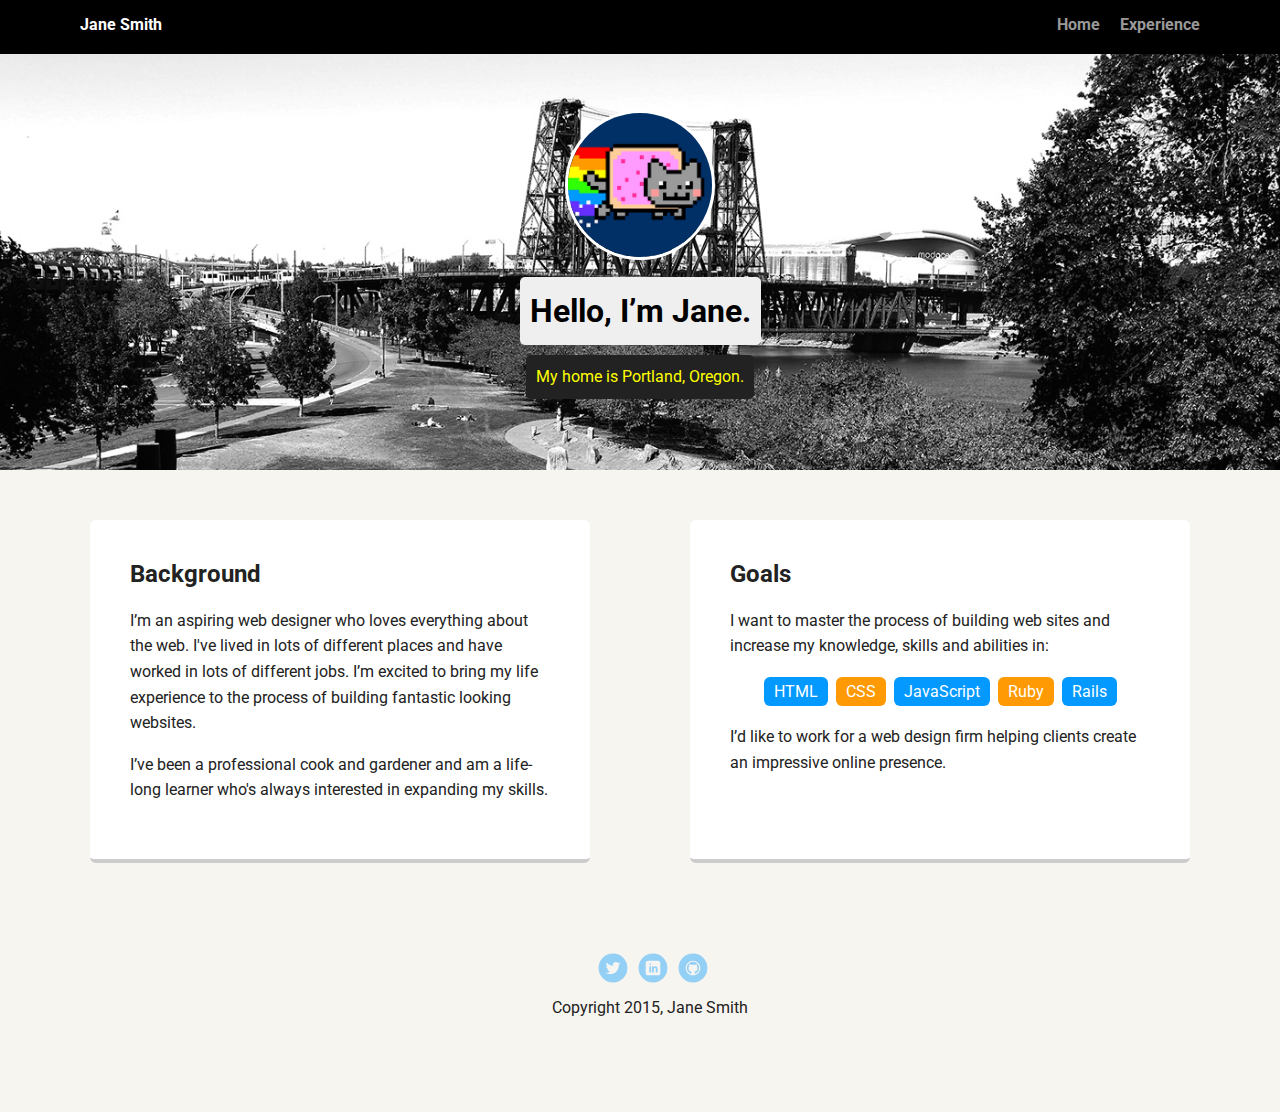
==== index.html @ 2e11615b "project files imported" ====
<!doctype html>
<html lang="en">
<head>
  <meta charset="utf-8">
  <title>Jane Smith's Profile</title>
  <meta name="viewport" content="width=device-width, initial-scale=1.0">
  <link rel="stylesheet" href="styles.css">
  <link href="https://fonts.googleapis.com/css?family=Muli%7CRoboto:400,300,500,700,900" rel="stylesheet"></head>
  <body>

    <div class="main-nav">
        <ul class="nav">
          <li class="name">Jane Smith</li>
          <li><a href="#">Home</a></li>
          <li><a href="#">Experience</a></li>
        </ul>
    </div>

    <header>
      <img src="images/me.png" alt="Drawing of Jane Smith" class="profile-image">
      <h1 class="tag name">Hello, I’m Jane.</h1>
      <p class="tag location">My home is Portland, Oregon.</p>
    </header>

    <main class="flex">
      <div class="card">
        <h2>Background</h2>
        <p>I’m an aspiring web designer who loves everything about the web. I've lived in lots of different places and have worked in lots of different jobs. I’m excited to bring my life experience to the process of building fantastic looking websites.</p>
        <p>I’ve been a professional cook and gardener and am a life-long learner who's always interested in expanding my skills.</p>
      </div> 

      <div class="card">
        <h2>Goals</h2>
        <p>I want to master the process of building web sites and increase my knowledge, skills and abilities in:</p>
        <ul class="skills">
          <li>HTML</li>
          <li>CSS</li>
          <li>JavaScript</li>
          <li>Ruby</li>
          <li>Rails</li>
        </ul>
        <p>I’d like to work for a web design firm helping clients create an impressive online presence.</p>
      </div> 

    </main>
    <footer>
      <ul>
        <li><a href="#" class="social twitter">Twitter</a></li>
        <li><a href="#" class="social linkedin">LinkedIn</a></li>
        <li><a href="#" class="social github">Github</a></li>
      </ul>
      <p class="copyright">Copyright 2015, Jane Smith</p>
    </footer>
  </body>
  </html>
---- styles.css ----
/* Global Layout Set-up */
* { 
  box-sizing: border-box;
}
  
body {
  margin: 0;
  padding: 0;
  text-align: center;
  font-family: 'Roboto', sans-serif;
  color: #222;
  background: #f7f5f0;
}
/* Link Styles */

a {
  text-decoration: none;
  color: #999;
}
a:hover {
  color: #6633ff;
}

/* Section Styles */

.main-nav {
  width: 100%;
  background: black;
  min-height: 30px;
  padding: 10px;
  position: fixed;
  text-align: center;
}
.nav {
  display: flex;
  justify-content: space-around;
  font-weight: 700;
  list-style-type: none;
  margin: 0 auto;
  padding: 0;
}

.nav .name {
    display: block;
    margin-right: auto;
    color: white;
}
.nav li {
  padding: 5px 10px 10px 10px;
}
.nav a {
  transition: all .5s;
}
.nav a:hover {
  color: white
}

header {
  text-align: center;
  background: url('images/portland.jpg') no-repeat top center ;
  background-size: cover;
  overflow: hidden;
  padding-top: 60px;
}
header {
  line-height: 1.5;
}
header .profile-image {
  margin-top: 50px;
  width: 150px;
  height: 150px;
  border-radius: 50%;
  border: 3px solid white;
  transition: all .5s;
}
header .profile-image:hover {
  transform: scale(1.2) rotate(5deg);
}
.tag {
  background-color: #efefef;
  color: black;
  padding: 10px;
  border-radius: 5px;
  display: table;
  margin: 10px auto;
} 
.location {
  background-color: #222;
  color: yellow;
}
.card {
  margin: 30px;
  padding: 20px 40px 40px;
  max-width: 500px;
  text-align: left;
  background: #fff;
  border-bottom: 4px solid #ccc;
  border-radius: 6px;
  transition: all .5s;
}
.card:hover {
  border-color: #ff99ff;
}

ul.skills {
  padding: 0;
  text-align: center;
}

.skills li {
  border-radius: 6px;
  display: inline-block;
  background: #ff9904;
  color: white;
  padding: 5px 10px;
  margin: 2px;
}

.skills li:nth-child(odd) {
  background: #0399ff;
}

footer {
  width: 100%;
  min-height: 30px;
  padding: 20px 0 40px 20px;
}

footer .copyright {
  top: -8px;
  font-size: .75em;
}

footer ul {
  list-style-type: none;
  margin: 0;
  padding: 0;
}

footer ul li {
  display: inline-block;
}

a.social {
  display: inline-block;
  text-indent: -9999px;
  margin-left: 5px;
  width: 30px;
  height: 30px;
  background-size: 30px 30px;
  opacity: .4;
  transition: all .5s;
}
a.twitter {
  background-image: url(images/twitter.svg);
}
a.linkedin {
  background-image: url(images/linkedin.svg);
}
a.github {
  background-image: url(images/github.svg);
}
a.social:hover {
  opacity: 1;
}
.clearfix {
  clear: both;
}

/* Styles for larger screens */
@media screen and (min-width: 720px) {
  
  .flex {
      display: -ms-flexbox;      /* TWEENER - IE 10 */
      display: flex; 
      max-width: 1200px;
      -ms-flex-pack: distribute;
      justify-content: space-around;
      margin: 0 auto;
  }

  header {
    min-height: 470px;
  }

  .nav {
    max-width: 1200px;
    padding: 0 30px;
  }


  main {
    padding-top: 20px;
  }

  main p {
    line-height: 1.6em;
  }

  footer {
    font-size: 1.3em;
    max-width: 1200px;
    margin: 40px auto;
  }

}
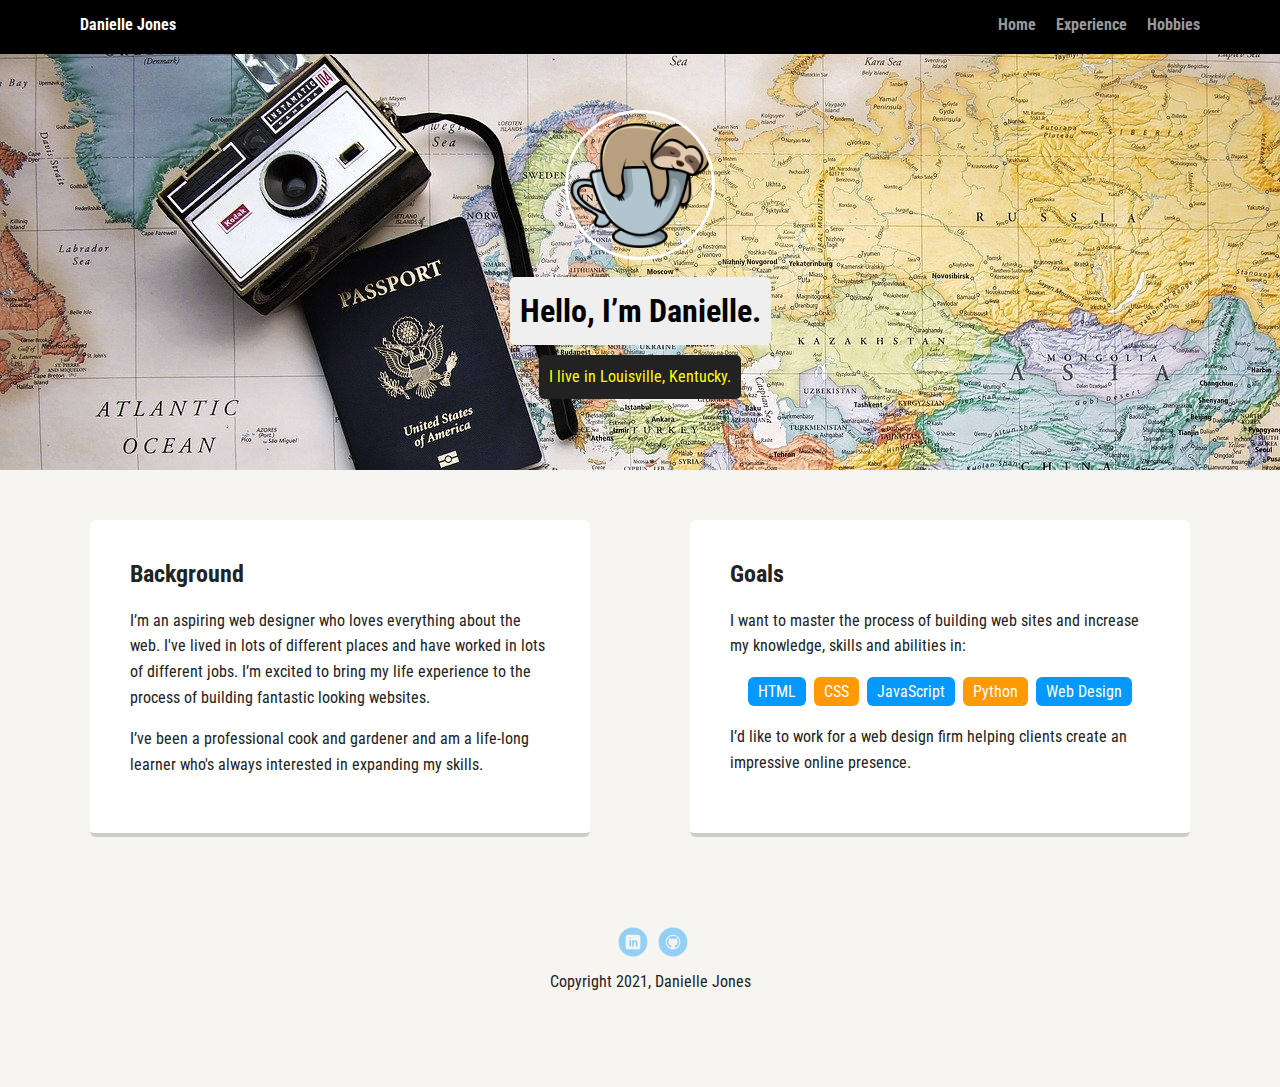
==== commit c4879a9b: "added more pages and updated images/headings/font" ====
--- a/index.html
+++ b/index.html
@@ -2,24 +2,26 @@
 <html lang="en">
 <head>
   <meta charset="utf-8">
-  <title>Jane Smith's Profile</title>
+  <title>Danielle Jones's Profile</title>
   <meta name="viewport" content="width=device-width, initial-scale=1.0">
   <link rel="stylesheet" href="styles.css">
-  <link href="https://fonts.googleapis.com/css?family=Muli%7CRoboto:400,300,500,700,900" rel="stylesheet"></head>
+  <link rel="preconnect" href="https://fonts.gstatic.com">
+<link href="https://fonts.googleapis.com/css2?family=Roboto+Condensed&display=swap" rel="stylesheet"></head>
   <body>
 
     <div class="main-nav">
         <ul class="nav">
-          <li class="name">Jane Smith</li>
-          <li><a href="#">Home</a></li>
-          <li><a href="#">Experience</a></li>
+          <li class="name">Danielle Jones</li>
+          <li><a href="index.html">Home</a></li>
+          <li><a href="experience.html">Experience</a></li>
+          <li><a href="hobbies.html">Hobbies</a></li>
         </ul>
     </div>
 
     <header>
-      <img src="images/me.png" alt="Drawing of Jane Smith" class="profile-image">
-      <h1 class="tag name">Hello, I’m Jane.</h1>
-      <p class="tag location">My home is Portland, Oregon.</p>
+      <img src="images/sloth-tea.png" alt="Drawing of sloth in tea cup" class="profile-image">
+      <h1 class="tag name">Hello, I’m Danielle.</h1>
+      <p class="tag location">I live in Louisville, Kentucky.</p>
     </header>
 
     <main class="flex">
@@ -36,8 +38,8 @@
           <li>HTML</li>
           <li>CSS</li>
           <li>JavaScript</li>
-          <li>Ruby</li>
-          <li>Rails</li>
+          <li>Python</li>
+          <li>Web Design</li>
         </ul>
         <p>I’d like to work for a web design firm helping clients create an impressive online presence.</p>
       </div> 
@@ -45,11 +47,10 @@
     </main>
     <footer>
       <ul>
-        <li><a href="#" class="social twitter">Twitter</a></li>
         <li><a href="#" class="social linkedin">LinkedIn</a></li>
         <li><a href="#" class="social github">Github</a></li>
       </ul>
-      <p class="copyright">Copyright 2015, Jane Smith</p>
+      <p class="copyright">Copyright 2021, Danielle Jones</p>
     </footer>
   </body>
   </html>
--- a/styles.css
+++ b/styles.css
@@ -7,7 +7,7 @@
   margin: 0;
   padding: 0;
   text-align: center;
-  font-family: 'Roboto', sans-serif;
+  font-family: 'Roboto Condensed', sans-serif;
   color: #222;
   background: #f7f5f0;
 }
@@ -57,7 +57,7 @@
 
 header {
   text-align: center;
-  background: url('images/portland.jpg') no-repeat top center ;
+  background: url('images/passport.jpg.jpg') no-repeat top center ;
   background-size: cover;
   overflow: hidden;
   padding-top: 60px;
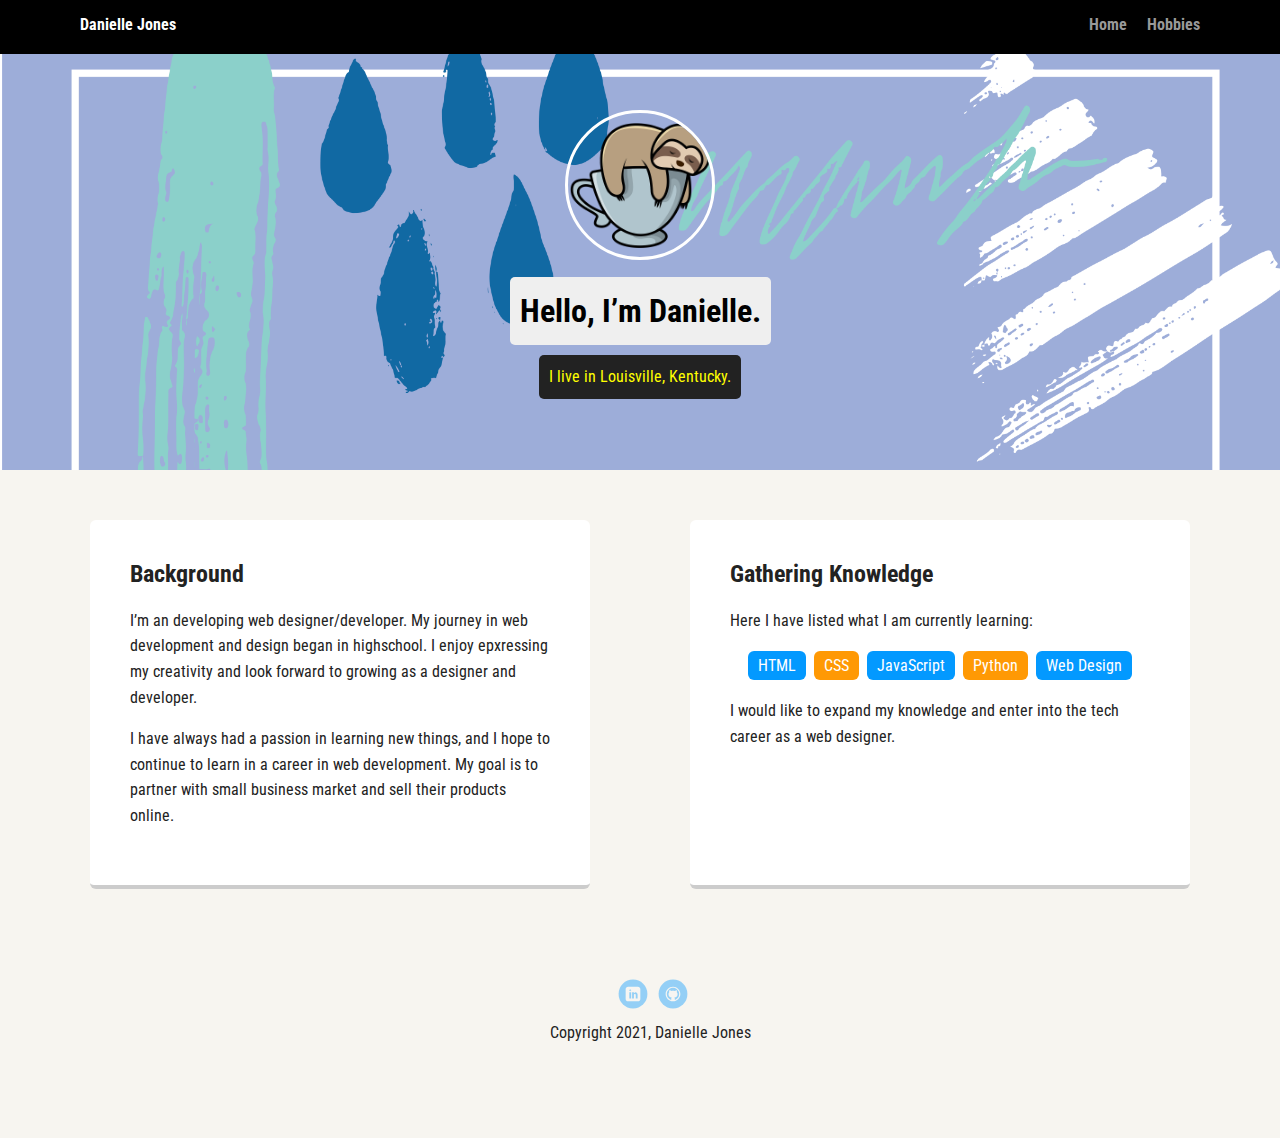
==== commit a36156fb: "Updated HTML content, update to flexbox and hobbies page. Added images for hobbies page." ====
--- a/index.html
+++ b/index.html
@@ -13,7 +13,6 @@
         <ul class="nav">
           <li class="name">Danielle Jones</li>
           <li><a href="index.html">Home</a></li>
-          <li><a href="experience.html">Experience</a></li>
           <li><a href="hobbies.html">Hobbies</a></li>
         </ul>
     </div>
@@ -27,13 +26,13 @@
     <main class="flex">
       <div class="card">
         <h2>Background</h2>
-        <p>I’m an aspiring web designer who loves everything about the web. I've lived in lots of different places and have worked in lots of different jobs. I’m excited to bring my life experience to the process of building fantastic looking websites.</p>
-        <p>I’ve been a professional cook and gardener and am a life-long learner who's always interested in expanding my skills.</p>
+        <p>I’m an developing web designer/developer. My journey in web development and design began in highschool. I enjoy epxressing my creativity and look forward to growing as a designer and developer. </p>
+        <p>I have always had a passion in learning new things, and I hope to continue to learn in a career in web development. My goal is to partner with small business market and sell their products online.</p>
       </div> 
 
       <div class="card">
-        <h2>Goals</h2>
-        <p>I want to master the process of building web sites and increase my knowledge, skills and abilities in:</p>
+        <h2>Gathering Knowledge</h2>
+        <p>Here I have listed what I am currently learning:</p>
         <ul class="skills">
           <li>HTML</li>
           <li>CSS</li>
@@ -41,14 +40,14 @@
           <li>Python</li>
           <li>Web Design</li>
         </ul>
-        <p>I’d like to work for a web design firm helping clients create an impressive online presence.</p>
+        <p>I would like to expand my knowledge and enter into the tech career as a web designer.</p>
       </div> 
 
     </main>
     <footer>
       <ul>
-        <li><a href="#" class="social linkedin">LinkedIn</a></li>
-        <li><a href="#" class="social github">Github</a></li>
+        <li><a href="https://www.linkedin.com/in/danielle-jones-762a4220/" class="social linkedin">LinkedIn</a></li>
+        <li><a href="https://github.com/Djones106" class="social github">Github</a></li>
       </ul>
       <p class="copyright">Copyright 2021, Danielle Jones</p>
     </footer>
--- a/styles.css
+++ b/styles.css
@@ -57,7 +57,7 @@
 
 header {
   text-align: center;
-  background: url('images/passport.jpg.jpg') no-repeat top center ;
+  background: url('images/header-1.png') no-repeat top center ;
   background-size: cover;
   overflow: hidden;
   padding-top: 60px;
@@ -88,7 +88,7 @@
   background-color: #222;
   color: yellow;
 }
-.card {
+.card, card-hobbies {
   margin: 30px;
   padding: 20px 40px 40px;
   max-width: 500px;
@@ -101,6 +101,11 @@
 .card:hover {
   border-color: #ff99ff;
 }
+
+.card-hobbies:hover{
+  border-color: #ff9904;
+}
+
 
 ul.skills {
   padding: 0;
@@ -178,6 +183,15 @@
       justify-content: space-around;
       margin: 0 auto;
   }
+  .flex-hobbies {     
+    display: flex;
+    flex-wrap: wrap;
+    align-items: center;    
+    justify-content: space-around;
+    flex: 0 auto;
+    max-width: 1200px;
+
+  }
 
   header {
     min-height: 470px;
@@ -187,7 +201,10 @@
     max-width: 1200px;
     padding: 0 30px;
   }
-
+  img .hobbies-image{
+    min-width: 10%;
+    
+  }
 
   main {
     padding-top: 20px;
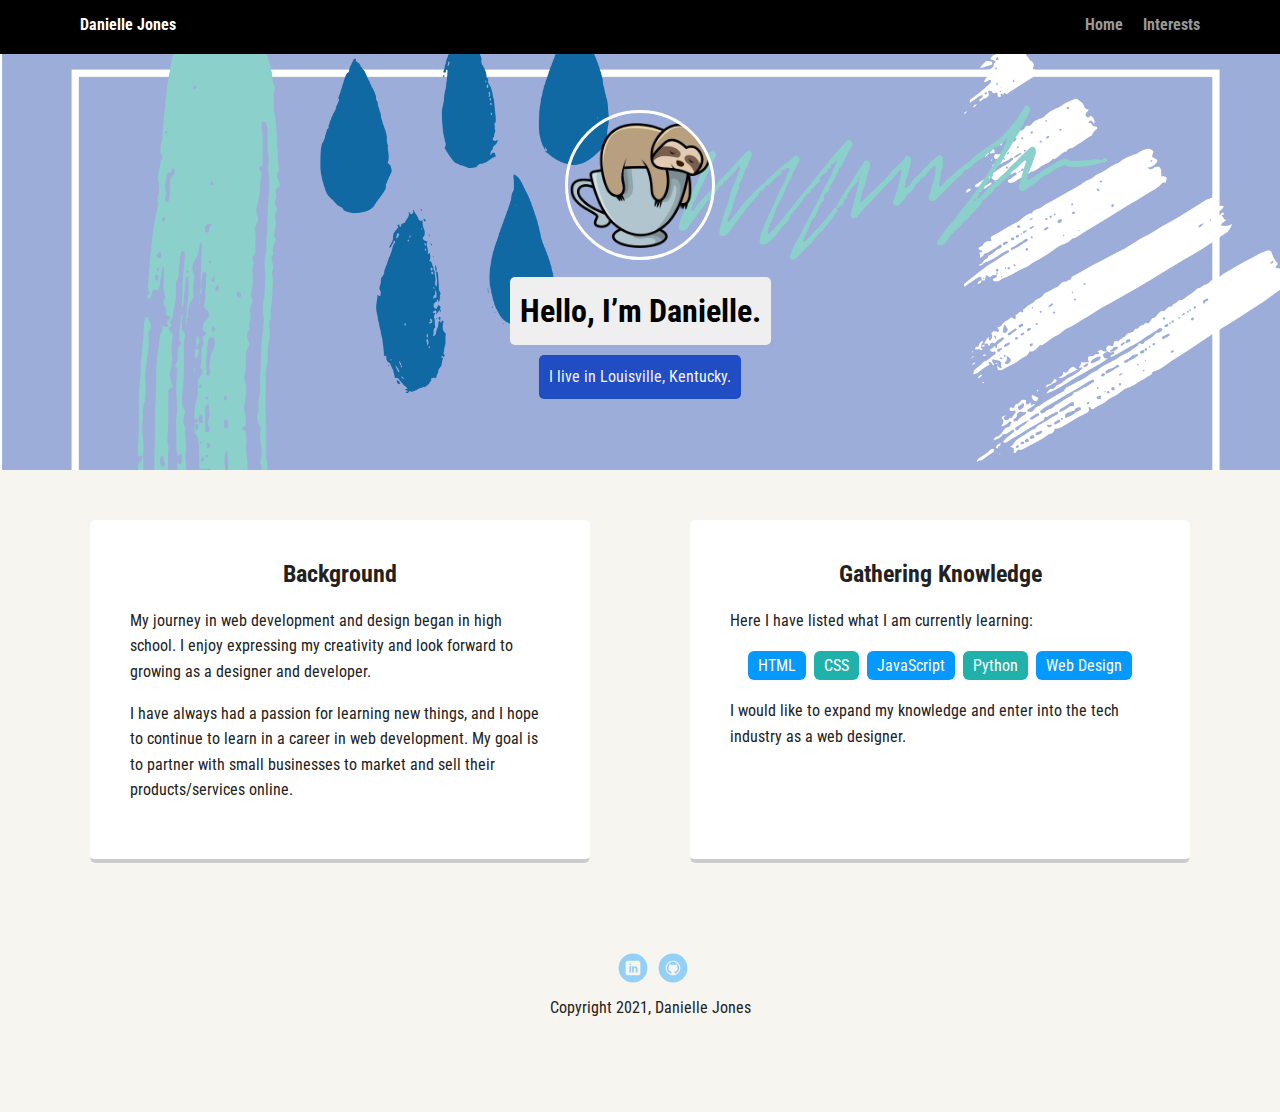
==== commit 7d0ba86c: "Completed writeup of html and css syle." ====
--- a/index.html
+++ b/index.html
@@ -13,7 +13,7 @@
         <ul class="nav">
           <li class="name">Danielle Jones</li>
           <li><a href="index.html">Home</a></li>
-          <li><a href="hobbies.html">Hobbies</a></li>
+          <li><a href="interests.html">Interests</a></li>
         </ul>
     </div>
 
@@ -26,8 +26,8 @@
     <main class="flex">
       <div class="card">
         <h2>Background</h2>
-        <p>I’m an developing web designer/developer. My journey in web development and design began in highschool. I enjoy epxressing my creativity and look forward to growing as a designer and developer. </p>
-        <p>I have always had a passion in learning new things, and I hope to continue to learn in a career in web development. My goal is to partner with small business market and sell their products online.</p>
+        <p>My journey in web development and design began in high school. I enjoy expressing my creativity and look forward to growing as a designer and developer. </p>
+        <p>I have always had a passion for learning new things, and I hope to continue to learn in a career in web development. My goal is to partner with small businesses to market and sell their products/services online.</p>
       </div> 
 
       <div class="card">
@@ -40,7 +40,7 @@
           <li>Python</li>
           <li>Web Design</li>
         </ul>
-        <p>I would like to expand my knowledge and enter into the tech career as a web designer.</p>
+        <p>I would like to expand my knowledge and enter into the tech industry as a web designer.</p>
       </div> 
 
     </main>
--- a/styles.css
+++ b/styles.css
@@ -1,5 +1,5 @@
 /* Global Layout Set-up */
-* { 
+*{ 
   box-sizing: border-box;
 }
   
@@ -10,6 +10,25 @@
   font-family: 'Roboto Condensed', sans-serif;
   color: #222;
   background: #f7f5f0;
+}
+h2{
+  text-align: center;
+  }
+.btn:hover{
+  background-color: lightseagreen;
+}
+.btn{
+  display: inline-flex;
+  border: none;
+  line-height: 2.5em;
+  padding: 0 20px;
+  font-size: 1rem;
+  text-align: center;
+  cursor: pointer;
+  color: white;
+  text-shadow: 1px 1px 1px #000;
+  border-radius: 10px;
+  background-color: rgb(32, 76, 196);
 }
 /* Link Styles */
 
@@ -85,10 +104,10 @@
   margin: 10px auto;
 } 
 .location {
-  background-color: #222;
-  color: yellow;
-}
-.card, card-hobbies {
+  background-color: rgb(32, 76, 196);
+  color: whitesmoke;
+}
+.card {
   margin: 30px;
   padding: 20px 40px 40px;
   max-width: 500px;
@@ -99,13 +118,8 @@
   transition: all .5s;
 }
 .card:hover {
-  border-color: #ff99ff;
-}
-
-.card-hobbies:hover{
-  border-color: #ff9904;
-}
-
+  border-color: lightseagreen;
+}
 
 ul.skills {
   padding: 0;
@@ -115,7 +129,7 @@
 .skills li {
   border-radius: 6px;
   display: inline-block;
-  background: #ff9904;
+  background: lightseagreen;
   color: white;
   padding: 5px 10px;
   margin: 2px;
@@ -183,16 +197,7 @@
       justify-content: space-around;
       margin: 0 auto;
   }
-  .flex-hobbies {     
-    display: flex;
-    flex-wrap: wrap;
-    align-items: center;    
-    justify-content: space-around;
-    flex: 0 auto;
-    max-width: 1200px;
-
-  }
-
+ 
   header {
     min-height: 470px;
   }
@@ -200,10 +205,6 @@
   .nav {
     max-width: 1200px;
     padding: 0 30px;
-  }
-  img .hobbies-image{
-    min-width: 10%;
-    
   }
 
   main {
